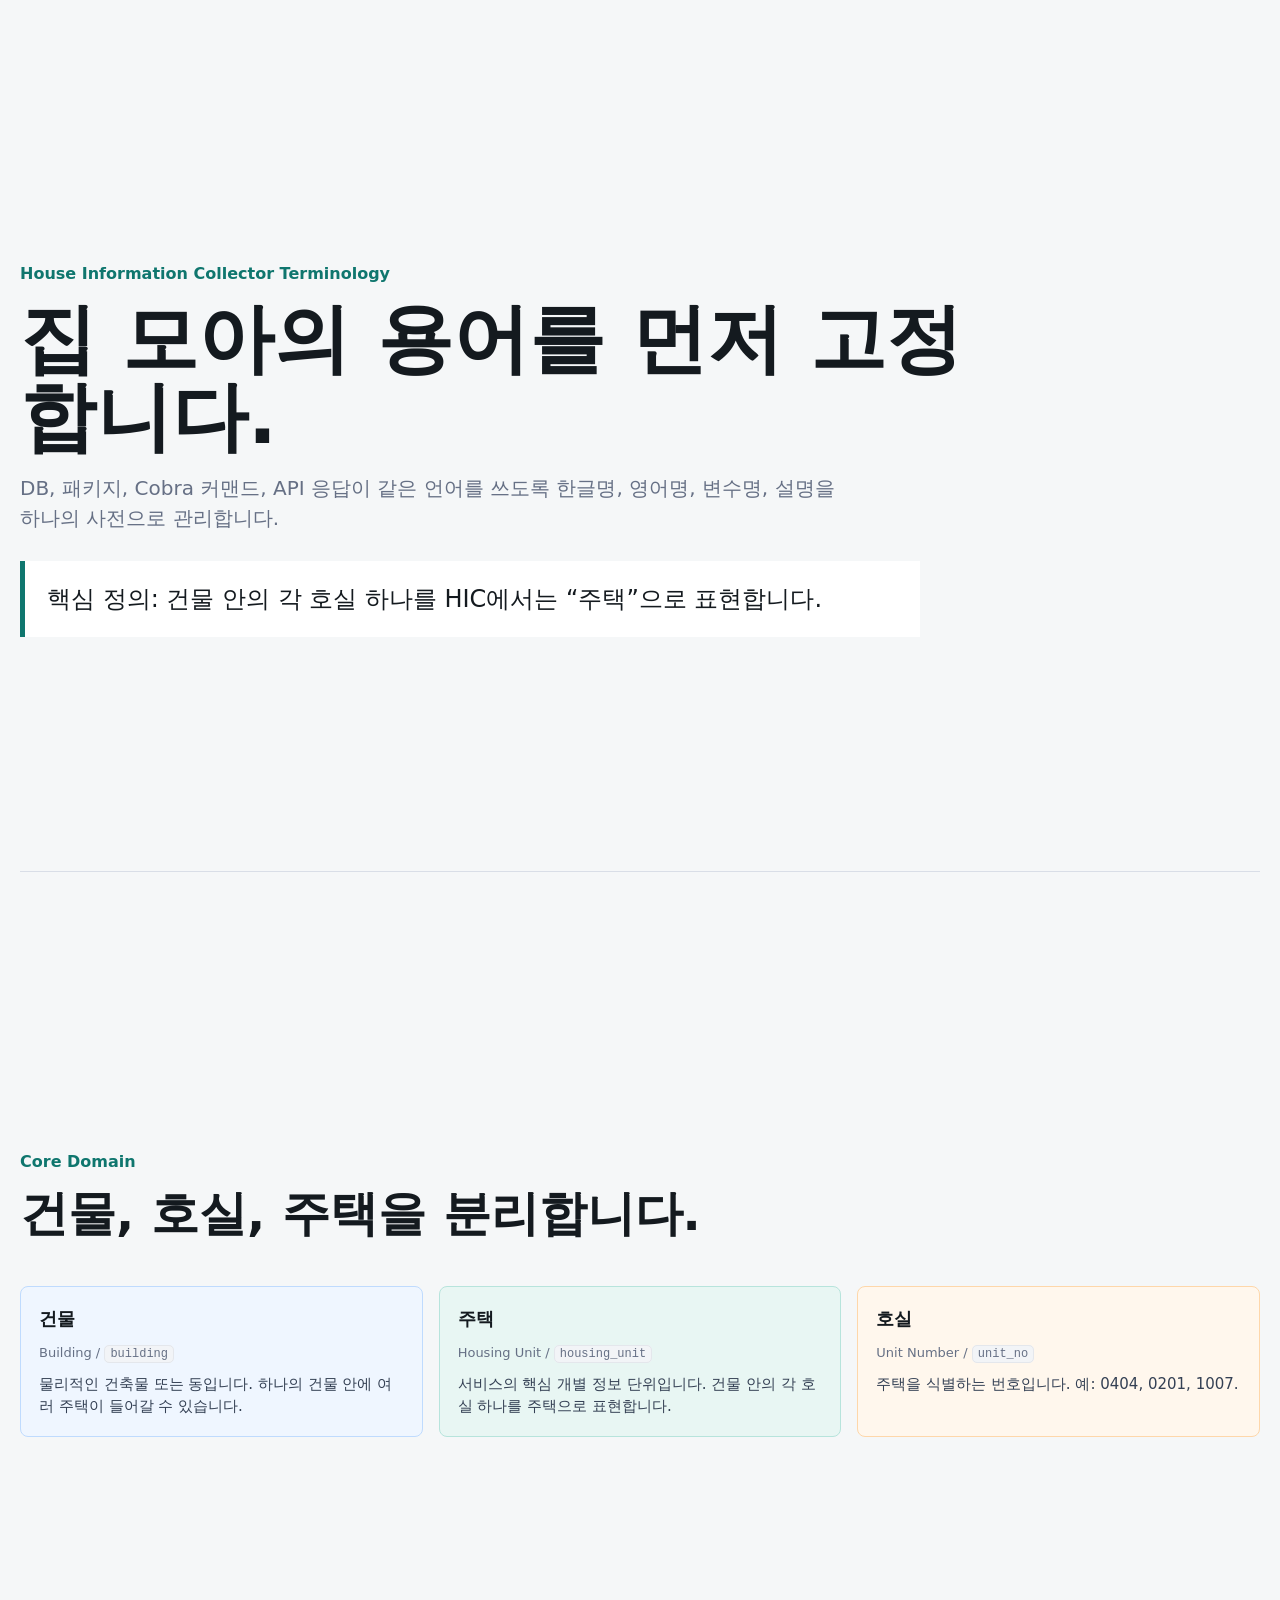
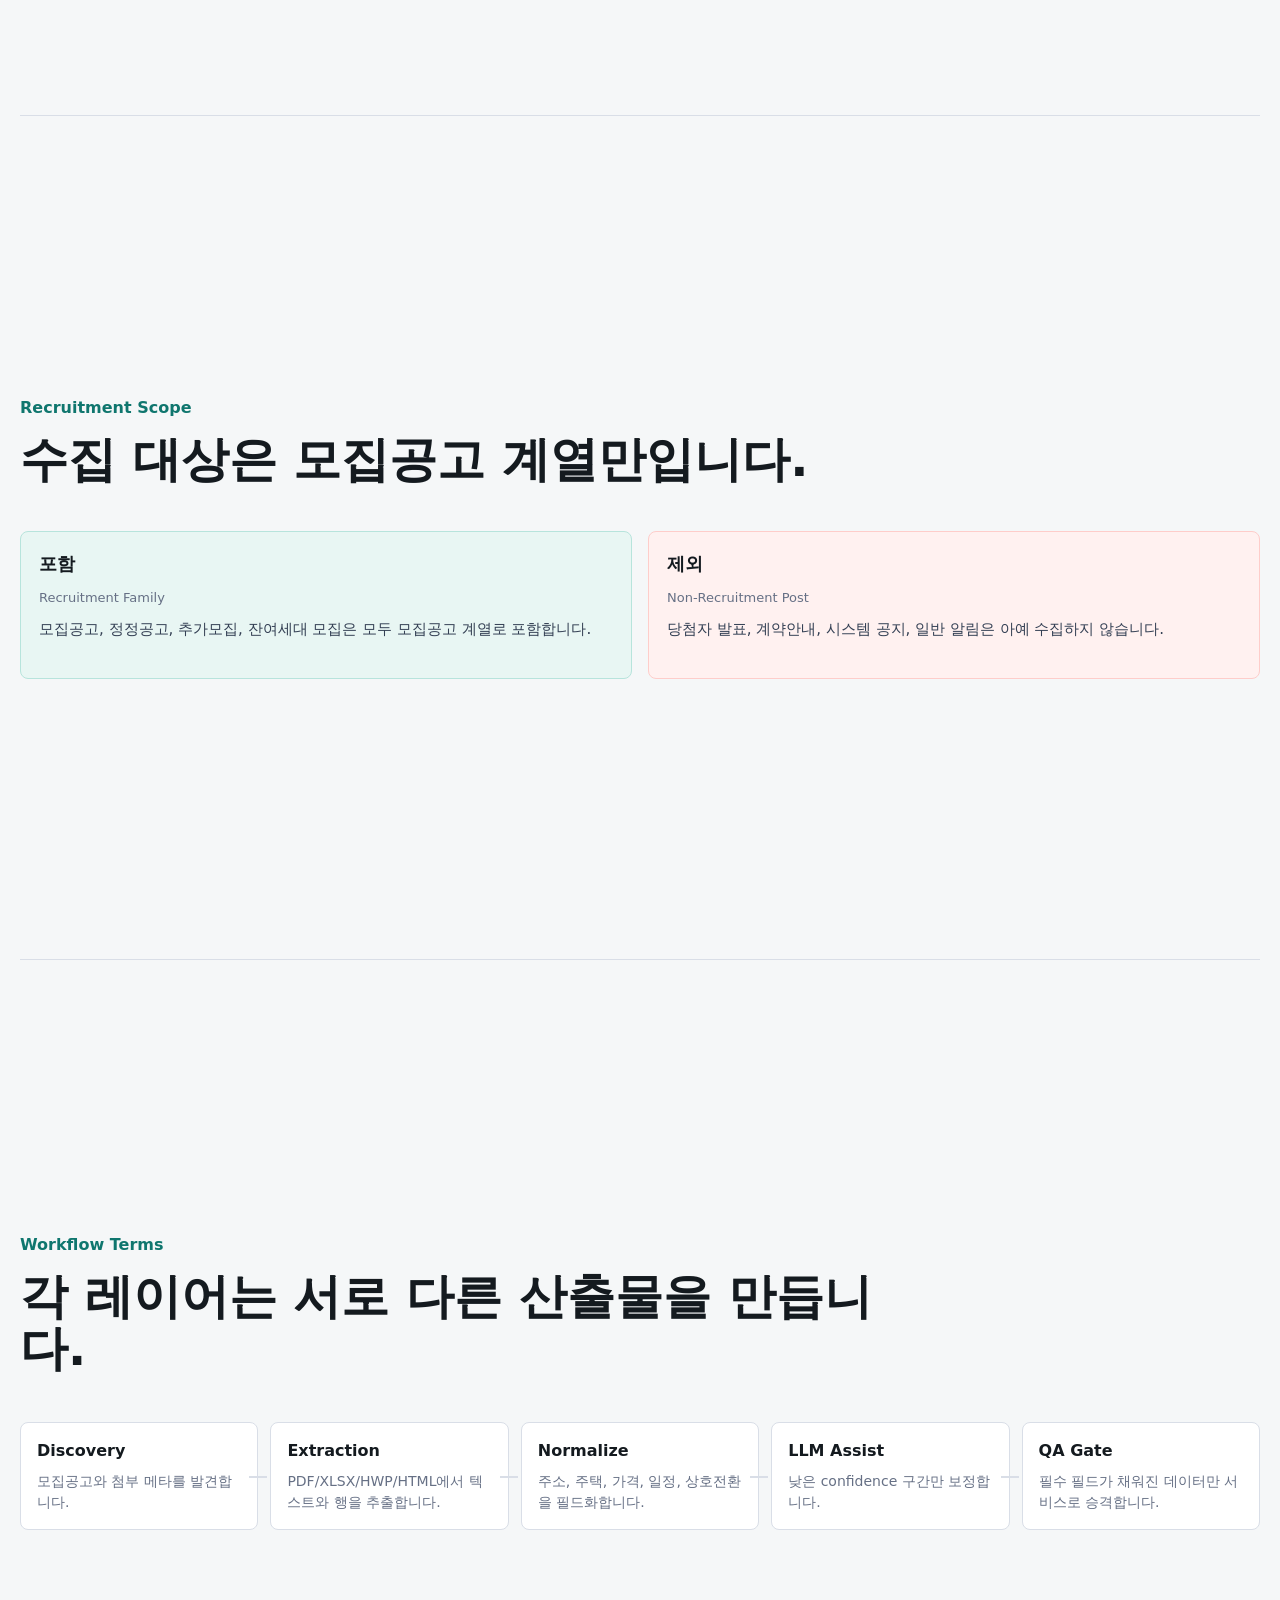
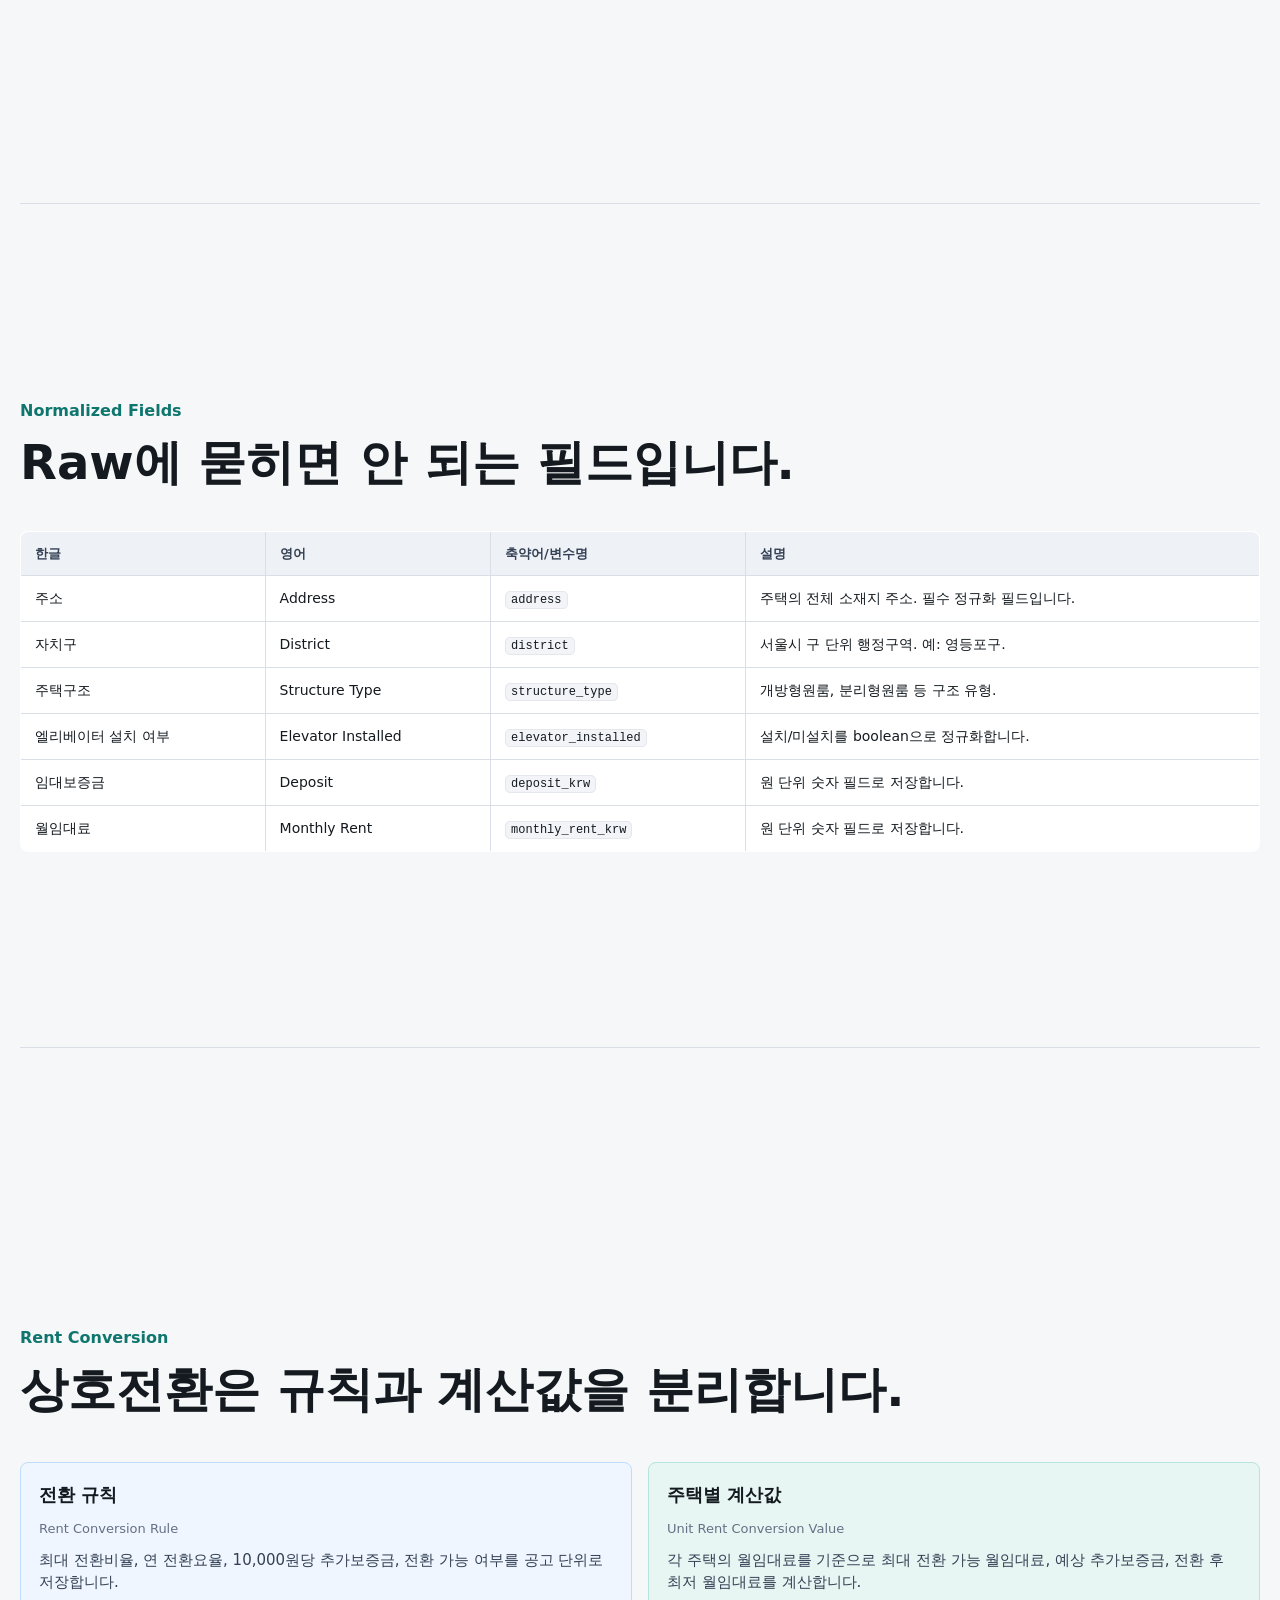
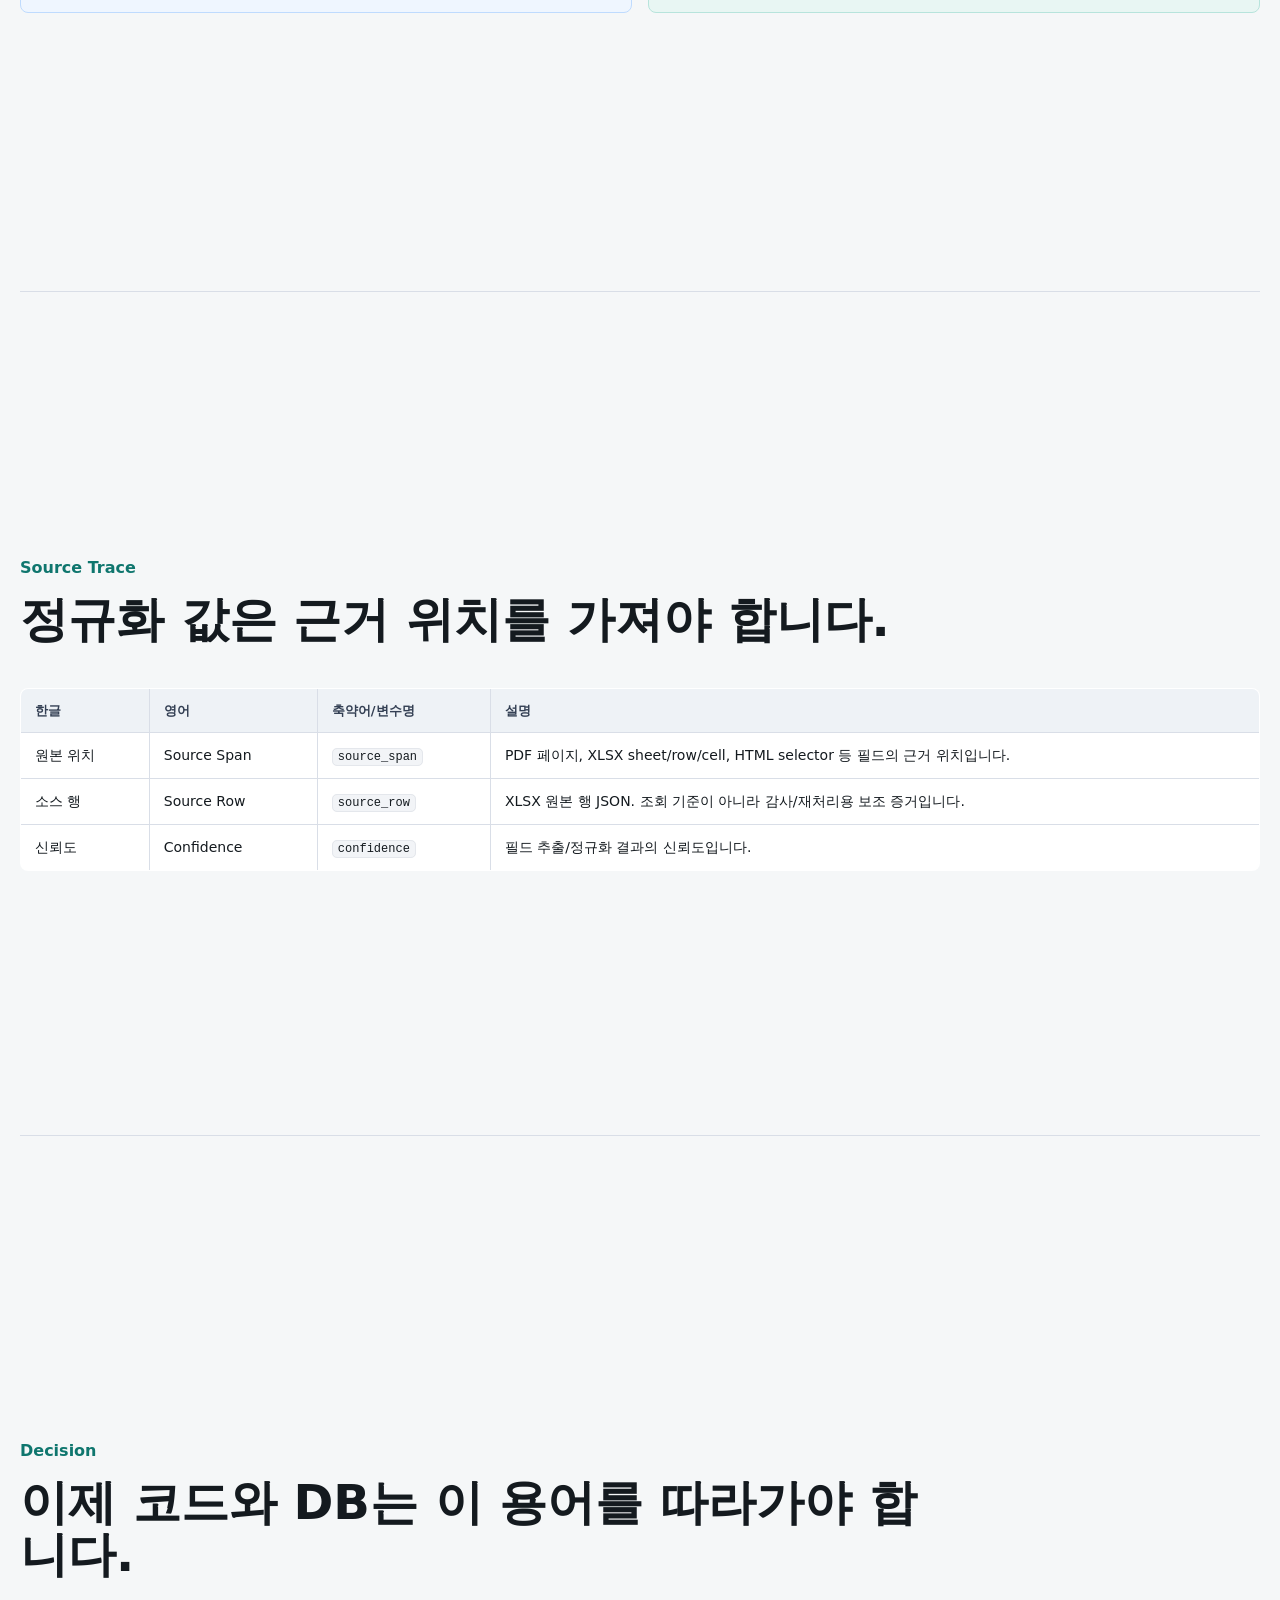
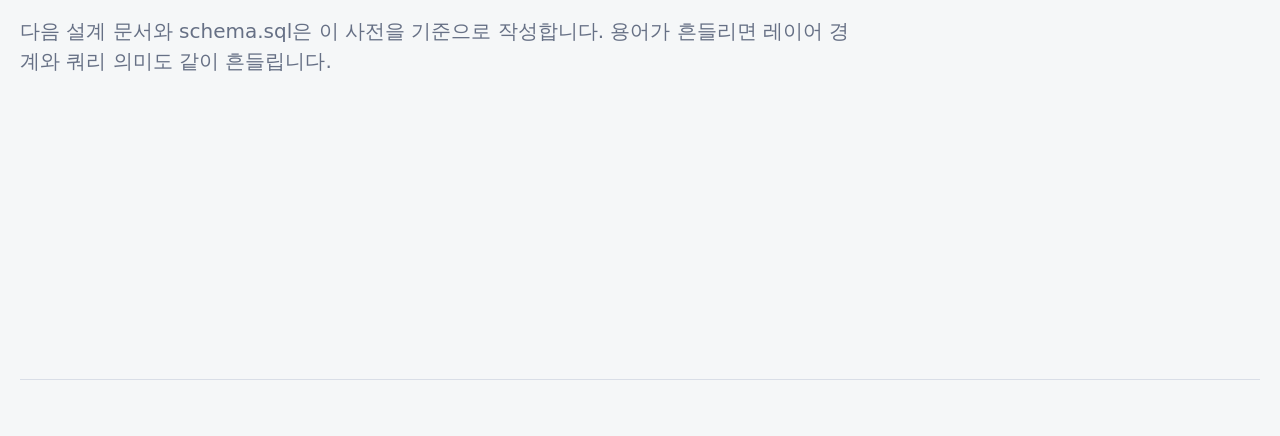
==== docs/glossary-presentation.html @ 52372f59 "docs: 프로젝트 문서와 정리 기준 추가" ====
<!doctype html>
<html lang="ko">
<head>
  <meta charset="utf-8">
  <meta name="viewport" content="width=device-width, initial-scale=1">
  <title>집 모아 용어 체계</title>
  <style>
    :root {
      --bg: #f5f7f8;
      --paper: #fff;
      --ink: #141a1f;
      --muted: #667085;
      --line: #d9dee7;
      --green: #0f766e;
      --green-bg: #e8f6f3;
      --blue: #1d4ed8;
      --blue-bg: #eff6ff;
      --amber: #b45309;
      --amber-bg: #fff7ed;
      --red: #b42318;
      --red-bg: #fff1f0;
    }

    * { box-sizing: border-box; }

    body {
      margin: 0;
      background: var(--bg);
      color: var(--ink);
      font-family: ui-sans-serif, system-ui, -apple-system, BlinkMacSystemFont, "Segoe UI", sans-serif;
      line-height: 1.5;
    }

    main {
      width: min(1280px, calc(100vw - 40px));
      margin: 28px auto 56px;
    }

    section {
      min-height: calc(100vh - 56px);
      display: flex;
      flex-direction: column;
      justify-content: center;
      padding: 32px 0;
      border-bottom: 1px solid var(--line);
    }

    h1, h2, h3, p { margin: 0; }

    h1 {
      font-size: clamp(36px, 6vw, 76px);
      line-height: 1.02;
      letter-spacing: 0;
      max-width: 980px;
    }

    h2 {
      font-size: clamp(28px, 4vw, 48px);
      line-height: 1.08;
      margin-bottom: 18px;
      max-width: 900px;
    }

    .lead {
      margin-top: 18px;
      font-size: 20px;
      color: var(--muted);
      max-width: 840px;
    }

    .eyebrow {
      color: var(--green);
      font-weight: 760;
      margin-bottom: 14px;
      letter-spacing: 0;
    }

    .grid {
      display: grid;
      grid-template-columns: repeat(3, minmax(0, 1fr));
      gap: 16px;
      margin-top: 28px;
    }

    .grid.two { grid-template-columns: repeat(2, minmax(0, 1fr)); }

    .card {
      background: var(--paper);
      border: 1px solid var(--line);
      border-radius: 8px;
      padding: 18px;
      min-height: 148px;
    }

    .card strong {
      display: block;
      font-size: 18px;
      margin-bottom: 8px;
    }

    .card span {
      display: inline-block;
      color: var(--muted);
      font-size: 13px;
      margin-bottom: 10px;
    }

    .card p {
      color: #344054;
      font-size: 15px;
    }

    .card.green { background: var(--green-bg); border-color: #b7e4dc; }
    .card.blue { background: var(--blue-bg); border-color: #bfdbfe; }
    .card.amber { background: var(--amber-bg); border-color: #fed7aa; }
    .card.red { background: var(--red-bg); border-color: #fecdca; }

    .flow {
      display: grid;
      grid-template-columns: repeat(5, minmax(0, 1fr));
      gap: 12px;
      margin-top: 30px;
      align-items: stretch;
    }

    .step {
      background: var(--paper);
      border: 1px solid var(--line);
      border-radius: 8px;
      padding: 16px;
      position: relative;
    }

    .step:not(:last-child)::after {
      content: "";
      position: absolute;
      right: -10px;
      top: 50%;
      width: 18px;
      height: 2px;
      background: var(--line);
    }

    .step strong {
      display: block;
      margin-bottom: 8px;
      font-size: 16px;
    }

    .step p {
      color: var(--muted);
      font-size: 14px;
    }

    table {
      width: 100%;
      border-collapse: collapse;
      background: var(--paper);
      border: 1px solid var(--line);
      border-radius: 8px;
      overflow: hidden;
      margin-top: 24px;
    }

    th, td {
      border-bottom: 1px solid var(--line);
      border-right: 1px solid var(--line);
      padding: 12px 14px;
      text-align: left;
      vertical-align: top;
      font-size: 14px;
    }

    th {
      background: #eef2f6;
      font-size: 13px;
      color: #344054;
    }

    tr:last-child td { border-bottom: none; }
    th:last-child, td:last-child { border-right: none; }

    code {
      font-family: ui-monospace, SFMono-Regular, Menlo, Consolas, monospace;
      background: #f2f4f7;
      border: 1px solid #e4e7ec;
      border-radius: 5px;
      padding: 1px 5px;
      font-size: 12px;
    }

    .quote {
      background: var(--paper);
      border-left: 5px solid var(--green);
      padding: 20px 22px;
      font-size: 24px;
      max-width: 900px;
      margin-top: 28px;
    }

    @media (max-width: 960px) {
      section { min-height: auto; }
      .grid, .grid.two, .flow { grid-template-columns: 1fr; }
      .step:not(:last-child)::after { display: none; }
      table { display: block; overflow-x: auto; }
    }
  </style>
</head>
<body>
  <main>
    <section>
      <p class="eyebrow">House Information Collector Terminology</p>
      <h1>집 모아의 용어를 먼저 고정합니다.</h1>
      <p class="lead">DB, 패키지, Cobra 커맨드, API 응답이 같은 언어를 쓰도록 한글명, 영어명, 변수명, 설명을 하나의 사전으로 관리합니다.</p>
      <div class="quote">핵심 정의: 건물 안의 각 호실 하나를 HIC에서는 “주택”으로 표현합니다.</div>
    </section>

    <section>
      <p class="eyebrow">Core Domain</p>
      <h2>건물, 호실, 주택을 분리합니다.</h2>
      <div class="grid">
        <div class="card blue">
          <strong>건물</strong>
          <span>Building / <code>building</code></span>
          <p>물리적인 건축물 또는 동입니다. 하나의 건물 안에 여러 주택이 들어갈 수 있습니다.</p>
        </div>
        <div class="card green">
          <strong>주택</strong>
          <span>Housing Unit / <code>housing_unit</code></span>
          <p>서비스의 핵심 개별 정보 단위입니다. 건물 안의 각 호실 하나를 주택으로 표현합니다.</p>
        </div>
        <div class="card amber">
          <strong>호실</strong>
          <span>Unit Number / <code>unit_no</code></span>
          <p>주택을 식별하는 번호입니다. 예: 0404, 0201, 1007.</p>
        </div>
      </div>
    </section>

    <section>
      <p class="eyebrow">Recruitment Scope</p>
      <h2>수집 대상은 모집공고 계열만입니다.</h2>
      <div class="grid two">
        <div class="card green">
          <strong>포함</strong>
          <span>Recruitment Family</span>
          <p>모집공고, 정정공고, 추가모집, 잔여세대 모집은 모두 모집공고 계열로 포함합니다.</p>
        </div>
        <div class="card red">
          <strong>제외</strong>
          <span>Non-Recruitment Post</span>
          <p>당첨자 발표, 계약안내, 시스템 공지, 일반 알림은 아예 수집하지 않습니다.</p>
        </div>
      </div>
    </section>

    <section>
      <p class="eyebrow">Workflow Terms</p>
      <h2>각 레이어는 서로 다른 산출물을 만듭니다.</h2>
      <div class="flow">
        <div class="step">
          <strong>Discovery</strong>
          <p>모집공고와 첨부 메타를 발견합니다.</p>
        </div>
        <div class="step">
          <strong>Extraction</strong>
          <p>PDF/XLSX/HWP/HTML에서 텍스트와 행을 추출합니다.</p>
        </div>
        <div class="step">
          <strong>Normalize</strong>
          <p>주소, 주택, 가격, 일정, 상호전환을 필드화합니다.</p>
        </div>
        <div class="step">
          <strong>LLM Assist</strong>
          <p>낮은 confidence 구간만 보정합니다.</p>
        </div>
        <div class="step">
          <strong>QA Gate</strong>
          <p>필수 필드가 채워진 데이터만 서비스로 승격합니다.</p>
        </div>
      </div>
    </section>

    <section>
      <p class="eyebrow">Normalized Fields</p>
      <h2>Raw에 묻히면 안 되는 필드입니다.</h2>
      <table>
        <thead>
          <tr>
            <th>한글</th>
            <th>영어</th>
            <th>축약어/변수명</th>
            <th>설명</th>
          </tr>
        </thead>
        <tbody>
          <tr>
            <td>주소</td>
            <td>Address</td>
            <td><code>address</code></td>
            <td>주택의 전체 소재지 주소. 필수 정규화 필드입니다.</td>
          </tr>
          <tr>
            <td>자치구</td>
            <td>District</td>
            <td><code>district</code></td>
            <td>서울시 구 단위 행정구역. 예: 영등포구.</td>
          </tr>
          <tr>
            <td>주택구조</td>
            <td>Structure Type</td>
            <td><code>structure_type</code></td>
            <td>개방형원룸, 분리형원룸 등 구조 유형.</td>
          </tr>
          <tr>
            <td>엘리베이터 설치 여부</td>
            <td>Elevator Installed</td>
            <td><code>elevator_installed</code></td>
            <td>설치/미설치를 boolean으로 정규화합니다.</td>
          </tr>
          <tr>
            <td>임대보증금</td>
            <td>Deposit</td>
            <td><code>deposit_krw</code></td>
            <td>원 단위 숫자 필드로 저장합니다.</td>
          </tr>
          <tr>
            <td>월임대료</td>
            <td>Monthly Rent</td>
            <td><code>monthly_rent_krw</code></td>
            <td>원 단위 숫자 필드로 저장합니다.</td>
          </tr>
        </tbody>
      </table>
    </section>

    <section>
      <p class="eyebrow">Rent Conversion</p>
      <h2>상호전환은 규칙과 계산값을 분리합니다.</h2>
      <div class="grid two">
        <div class="card blue">
          <strong>전환 규칙</strong>
          <span>Rent Conversion Rule</span>
          <p>최대 전환비율, 연 전환요율, 10,000원당 추가보증금, 전환 가능 여부를 공고 단위로 저장합니다.</p>
        </div>
        <div class="card green">
          <strong>주택별 계산값</strong>
          <span>Unit Rent Conversion Value</span>
          <p>각 주택의 월임대료를 기준으로 최대 전환 가능 월임대료, 예상 추가보증금, 전환 후 최저 월임대료를 계산합니다.</p>
        </div>
      </div>
    </section>

    <section>
      <p class="eyebrow">Source Trace</p>
      <h2>정규화 값은 근거 위치를 가져야 합니다.</h2>
      <table>
        <thead>
          <tr>
            <th>한글</th>
            <th>영어</th>
            <th>축약어/변수명</th>
            <th>설명</th>
          </tr>
        </thead>
        <tbody>
          <tr>
            <td>원본 위치</td>
            <td>Source Span</td>
            <td><code>source_span</code></td>
            <td>PDF 페이지, XLSX sheet/row/cell, HTML selector 등 필드의 근거 위치입니다.</td>
          </tr>
          <tr>
            <td>소스 행</td>
            <td>Source Row</td>
            <td><code>source_row</code></td>
            <td>XLSX 원본 행 JSON. 조회 기준이 아니라 감사/재처리용 보조 증거입니다.</td>
          </tr>
          <tr>
            <td>신뢰도</td>
            <td>Confidence</td>
            <td><code>confidence</code></td>
            <td>필드 추출/정규화 결과의 신뢰도입니다.</td>
          </tr>
        </tbody>
      </table>
    </section>

    <section>
      <p class="eyebrow">Decision</p>
      <h2>이제 코드와 DB는 이 용어를 따라가야 합니다.</h2>
      <p class="lead">다음 설계 문서와 schema.sql은 이 사전을 기준으로 작성합니다. 용어가 흔들리면 레이어 경계와 쿼리 의미도 같이 흔들립니다.</p>
    </section>
  </main>
</body>
</html>
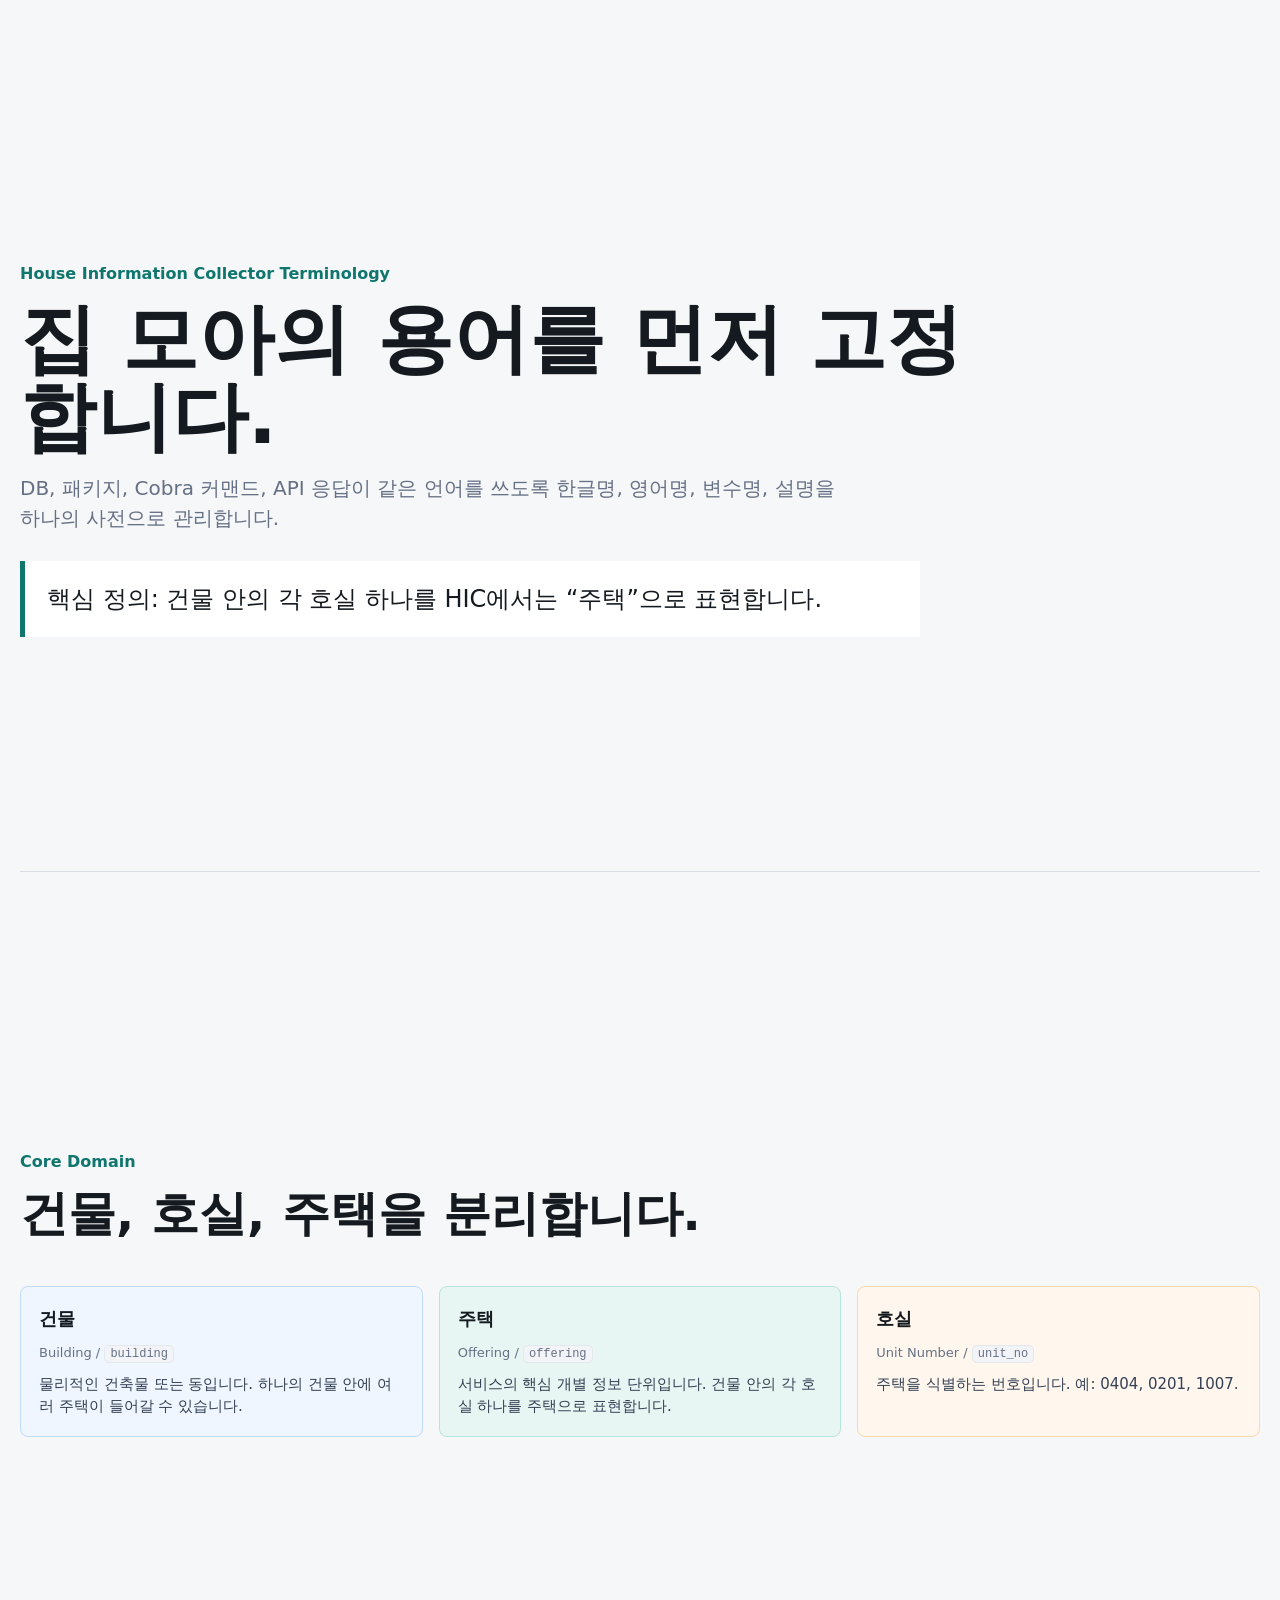
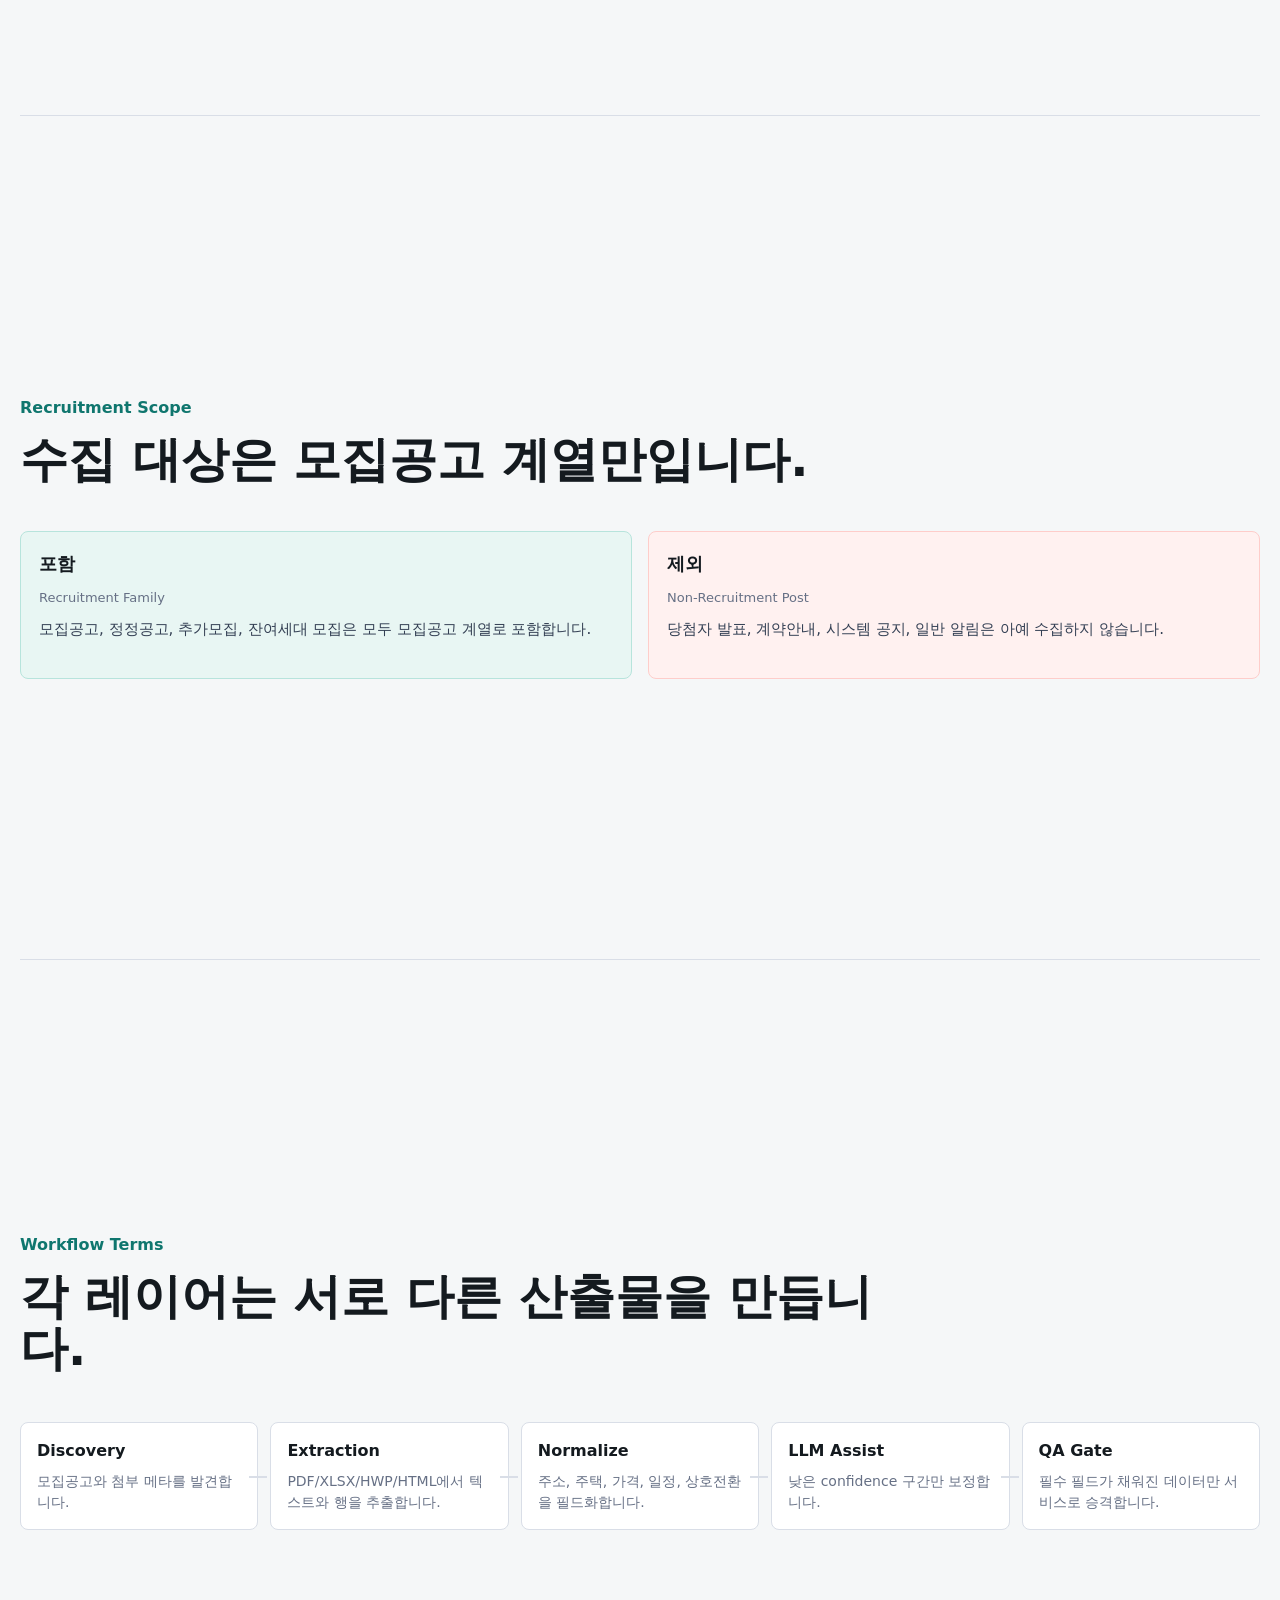
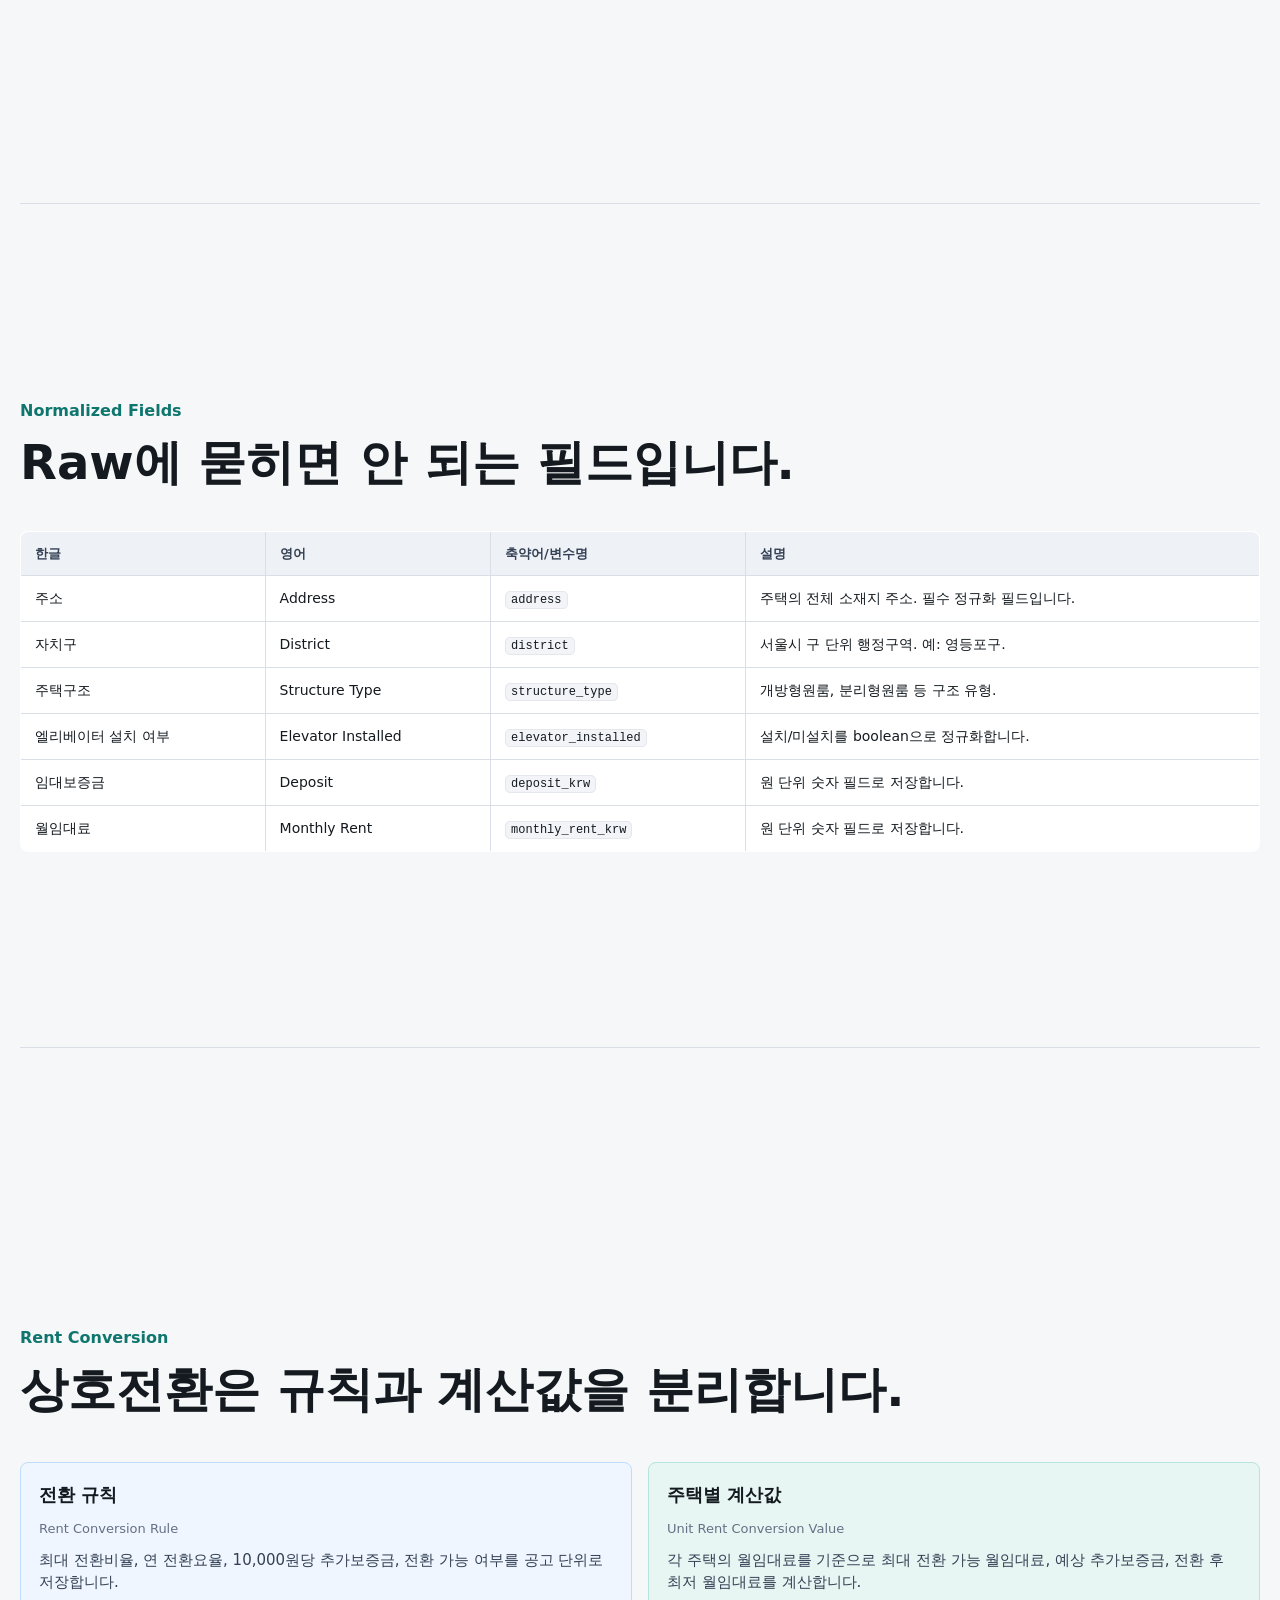
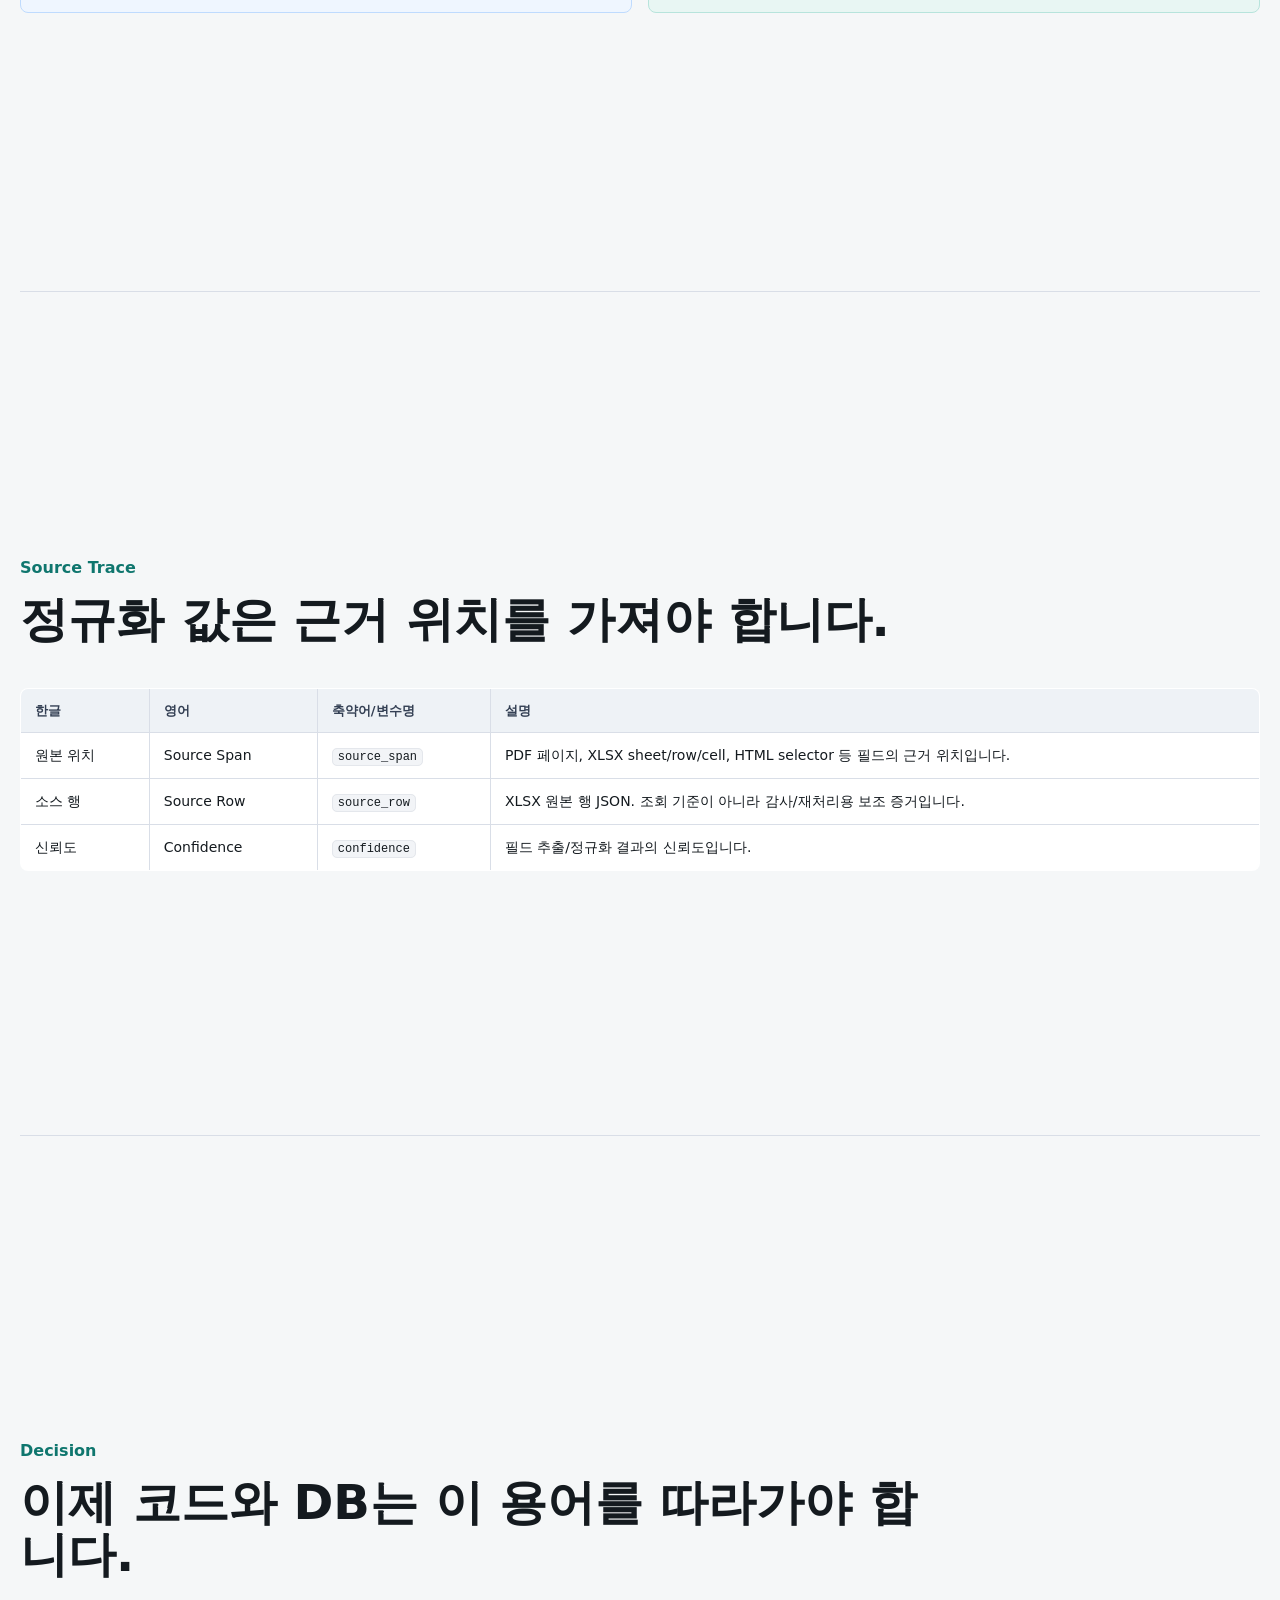
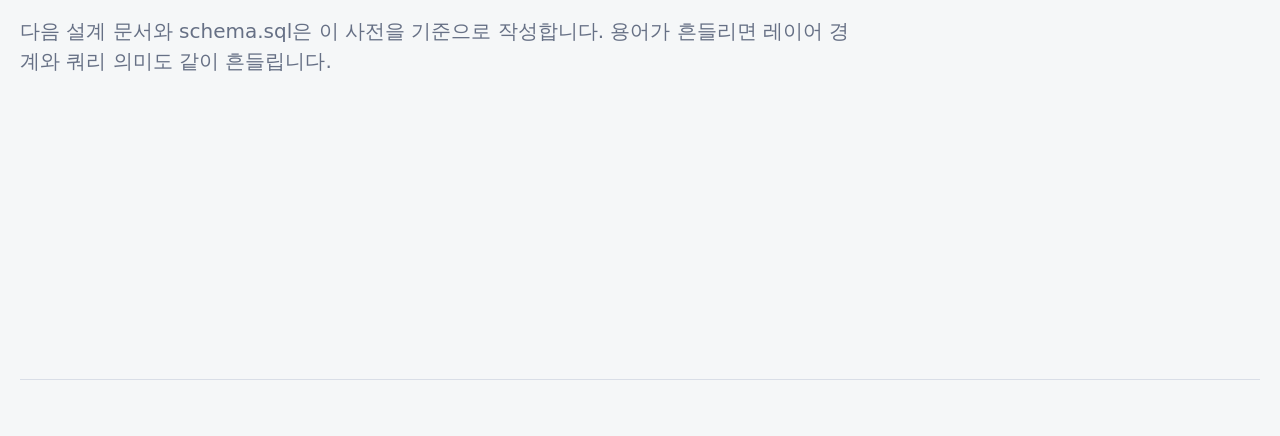
==== commit ffe361b2: "refactor: 공급항목 도메인 Offering으로 전환" ====
--- a/docs/glossary-presentation.html
+++ b/docs/glossary-presentation.html
@@ -226,7 +226,7 @@
         </div>
         <div class="card green">
           <strong>주택</strong>
-          <span>Housing Unit / <code>housing_unit</code></span>
+          <span>Offering / <code>offering</code></span>
           <p>서비스의 핵심 개별 정보 단위입니다. 건물 안의 각 호실 하나를 주택으로 표현합니다.</p>
         </div>
         <div class="card amber">
